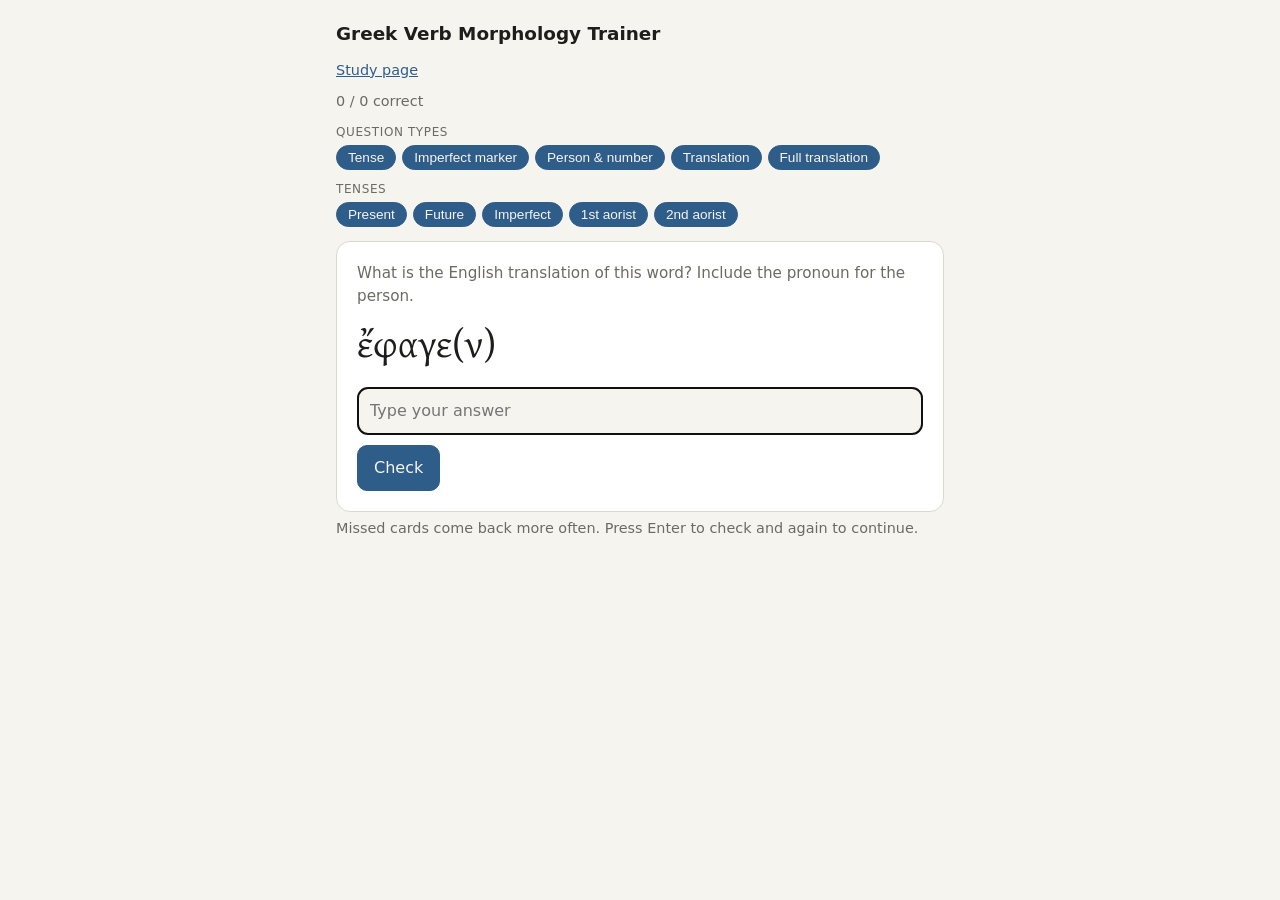
==== index.html @ a355de27 "feat: Add the wordlist as a pretty reference page" ====
<!DOCTYPE html>
<html lang="en">
<head>
  <meta charset="utf-8">
  <meta name="viewport" content="width=device-width, initial-scale=1, viewport-fit=cover">
  <title>Greek Verb Morphology Trainer</title>

  <!-- Gentium Plus gives clean polytonic Greek; styles.css has fallback fonts. -->
  <link href="https://fonts.googleapis.com/css2?family=Gentium+Plus:ital,wght@0,400;0,700&display=swap" rel="stylesheet">
  <link rel="stylesheet" href="styles.css">
</head>
<body>
  <main>
    <h1>Greek Verb Morphology Trainer</h1>
    <nav class="site-nav"><a href="reference.html">Study page</a></nav>

    <!-- Running score and streak -->
    <div class="bar">
      <span id="score">0 / 0 correct</span>
      <span id="streak"></span>
    </div>

    <!-- Filters (chips are created by app.js) -->
    <div class="label">Question types</div>
    <div class="chips" id="question-chips"></div>
    <div class="label">Tenses</div>
    <div class="chips" id="tense-chips"></div>

    <!-- The flashcard -->
    <div class="card">
      <div class="question" id="question"></div>
      <div class="greek-word" id="word"></div>

      <input type="text" id="answer" placeholder="Type your answer"
             autocomplete="off" autocapitalize="off" spellcheck="false">

      <div class="button-row">
        <button class="btn" id="check-btn">Check</button>
        <button class="btn secondary hidden" id="override-btn">Mark as correct</button>
        <button class="btn hidden" id="next-btn">Next</button>
      </div>

      <!-- Feedback is inserted here after each answer -->
      <div id="result"></div>
    </div>

    <p class="note">Missed cards come back more often. Press Enter to check and again to continue.</p>
  </main>

  <!-- data.js must load before app.js (it defines DATA). "defer" keeps the order. -->
  <script src="data.js" defer></script>
  <script src="app.js" defer></script>
</body>
</html>
---- styles.css ----
/* ==========================================================================
   Greek Verb Morphology Trainer: styles
   Sections: 1. Colour themes  2. Base  3. Layout  4. Components
   ========================================================================== */

/* ---------- 1. Colour themes ----------
   Every colour is a variable, so light and dark mode only change values here. */
:root {
  --bg: #f6f4ef;
  --card: #ffffff;
  --text: #1d1d1b;
  --muted: #6b6a64;
  --line: #dcd8cc;
  --accent: #2f5d8a;
  --ok: #1f7a45;
  --ok-bg: #e4f3ea;
  --bad: #b3322a;
  --bad-bg: #f9e6e4;
}

/* Dark mode when the device prefers it... */
@media (prefers-color-scheme: dark) {
  :root:not([data-theme="light"]) {
    --bg: #17181a;
    --card: #222427;
    --text: #ecebe6;
    --muted: #a09f98;
    --line: #383b3f;
    --accent: #7fb0e0;
    --ok: #6fcf97;
    --ok-bg: #1d3326;
    --bad: #f08b83;
    --bad-bg: #3a2321;
  }
}

/* ...or when forced with <html data-theme="dark"> (same values as above). */
:root[data-theme="dark"] {
  --bg: #17181a;
  --card: #222427;
  --text: #ecebe6;
  --muted: #a09f98;
  --line: #383b3f;
  --accent: #7fb0e0;
  --ok: #6fcf97;
  --ok-bg: #1d3326;
  --bad: #f08b83;
  --bad-bg: #3a2321;
}

/* ---------- 2. Base ---------- */
* {
  box-sizing: border-box;
}

:root {
  /* Keep content clear of phone notches and home bars. */
  padding-top: env(safe-area-inset-top, 0px);
  padding-bottom: env(safe-area-inset-bottom, 0px);
}

html {
  scroll-padding-top: env(safe-area-inset-top, 0px);
}

body {
  margin: 0;
  background: var(--bg);
  color: var(--text);
  font: 16px/1.5 system-ui, -apple-system, "Segoe UI", sans-serif;
}

h1 {
  font-size: 1.15rem;
  margin: 4px 0 12px;
}

/* ---------- 3. Layout ---------- */
main {
  max-width: 640px;
  margin: 0 auto;
  padding: 16px;
}

.bar {
  display: flex;
  justify-content: space-between;
  gap: 8px;
  margin-bottom: 10px;
  color: var(--muted);
  font-size: 0.9rem;
}

.label {
  margin: 10px 0 4px;
  color: var(--muted);
  font-size: 0.75rem;
  letter-spacing: 0.05em;
  text-transform: uppercase;
}

.chips {
  display: flex;
  flex-wrap: wrap;
  gap: 6px;
  margin-bottom: 8px;
}

.button-row {
  display: flex;
  flex-wrap: wrap;
  gap: 8px;
  margin-top: 10px;
}

/* ---------- 4. Components ---------- */

/* Filter chips: "on" means the filter is active. */
.chip {
  padding: 4px 11px;
  border: 1px solid var(--line);
  border-radius: 999px;
  background: var(--card);
  color: var(--text);
  font-size: 0.85rem;
  cursor: pointer;
}

.chip.on {
  background: var(--accent);
  border-color: var(--accent);
  color: var(--bg);
}

/* The flashcard */
.card {
  margin-top: 14px;
  padding: 20px;
  border: 1px solid var(--line);
  border-radius: 14px;
  background: var(--card);
}

.question {
  color: var(--muted);
  font-size: 0.95rem;
}

.greek-word {
  margin: 8px 0 14px;
  font-family: "Gentium Plus", "Palatino Linotype", "Times New Roman", serif;
  font-size: 2.4rem;
  word-break: break-word;
}

/* Greek text inside feedback */
.greek-inline {
  font-family: "Gentium Plus", "Palatino Linotype", serif;
}

input[type="text"] {
  width: 100%;
  padding: 11px 12px;
  border: 1px solid var(--line);
  border-radius: 10px;
  background: var(--bg);
  color: var(--text);
  font: inherit;
}

/* Buttons: filled by default, outlined with .secondary */
.btn {
  padding: 10px 16px;
  border: 1px solid var(--accent);
  border-radius: 10px;
  background: var(--accent);
  color: var(--bg);
  font: inherit;
  cursor: pointer;
}

.btn.secondary {
  background: transparent;
  color: var(--accent);
}

/* Feedback box: green for correct, red for incorrect */
.feedback {
  margin-top: 14px;
  padding: 12px 14px;
  border-radius: 10px;
}

.feedback.correct {
  background: var(--ok-bg);
  border: 1px solid var(--ok);
}

.feedback.incorrect {
  background: var(--bad-bg);
  border: 1px solid var(--bad);
}

.feedback-title {
  display: block;
  margin-bottom: 2px;
  font-weight: bold;
}

.note {
  margin-top: 6px;
  color: var(--muted);
  font-size: 0.9rem;
}

.hidden {
  display: none;
}

/* ---------- 5. Navigation and study page (reference.html) ---------- */

a {
  color: var(--accent);
}

.site-nav {
  margin-bottom: 10px;
  font-size: 0.9rem;
}

/* The study page has wide tables, so it gets a wider column. */
main.wide {
  max-width: 960px;
}

.toolbar {
  display: flex;
  flex-wrap: wrap;
  align-items: center;
  gap: 12px;
  margin-bottom: 10px;
}

.toolbar input[type="search"] {
  flex: 1 1 260px;
  padding: 9px 12px;
  border: 1px solid var(--line);
  border-radius: 10px;
  background: var(--card);
  color: var(--text);
  font: inherit;
}

/* "Jump to" list of verbs */
.jump {
  line-height: 2;
  font-size: 1.05rem;
}

.jump a {
  margin-right: 10px;
  text-decoration: none;
}

/* One block per verb */
.verb {
  margin-top: 14px;
  padding: 16px 18px;
  border: 1px solid var(--line);
  border-radius: 14px;
  background: var(--card);
}

.verb[hidden] {
  display: none;
}

.verb h2 {
  margin: 0;
  font-size: 1.5rem;
}

.verb-gloss {
  color: var(--muted);
  font-family: system-ui, -apple-system, "Segoe UI", sans-serif;
  font-size: 0.95rem;
  font-weight: normal;
}

.verb-english {
  margin: 2px 0 8px;
  color: var(--muted);
  font-size: 0.85rem;
}

/* Tables scroll sideways on narrow screens instead of squashing. */
.table-wrap {
  overflow-x: auto;
}

table {
  width: 100%;
  border-collapse: collapse;
  font-size: 1rem;
}

th,
td {
  padding: 6px 10px;
  border-top: 1px solid var(--line);
  text-align: left;
  white-space: nowrap;
}

thead th {
  border-top: none;
  color: var(--muted);
  font-size: 0.8rem;
  letter-spacing: 0.04em;
  text-transform: uppercase;
}

tbody th {
  color: var(--muted);
  font-size: 0.8rem;
  font-weight: normal;
}

/* Small English translation under each Greek form (hidden by the checkbox) */
.gloss {
  display: block;
  color: var(--muted);
  font-size: 0.75rem;
}

.hide-english .gloss {
  display: none;
}

.none {
  color: var(--muted);
}
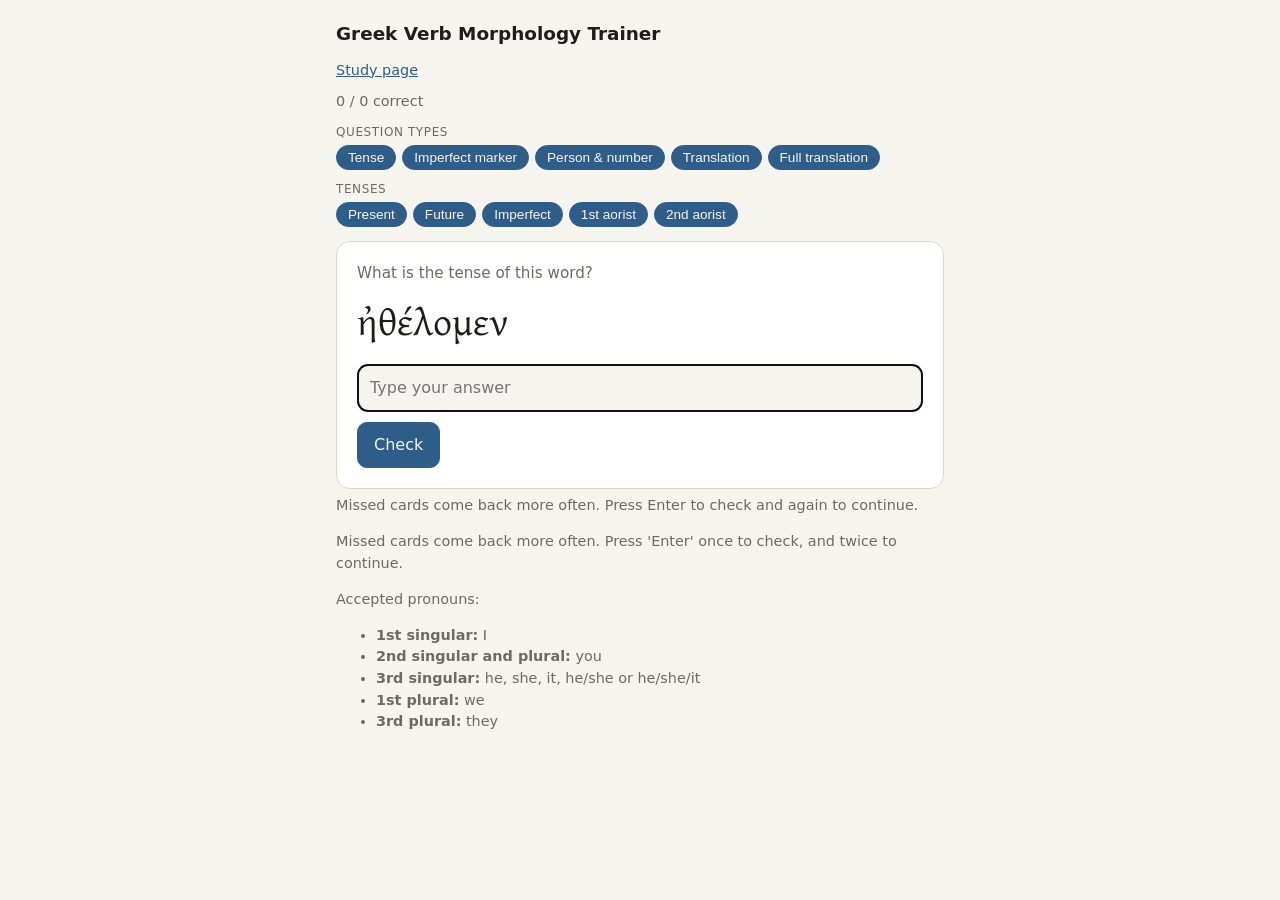
==== commit 1bf8680f: "Merge pull request #6 from microcosem/eh/restore-css-html fix: Return pronoun format rules on index" ====
--- a/index.html
+++ b/index.html
@@ -45,6 +45,16 @@
     </div>
 
     <p class="note">Missed cards come back more often. Press Enter to check and again to continue.</p>
+    <p class="note">Missed cards come back more often. Press 'Enter' once to check, and twice to continue.</p>
+    <div class="note">Accepted pronouns:
+      <ul>
+        <li><span style="font-weight:bold;">1st singular:</span> I</li>
+        <li><span style="font-weight:bold;">2nd singular and plural:</span> you</li>
+        <li><span style="font-weight:bold;">3rd singular:</span> he, she, it, he/she or he/she/it</li>
+        <li><span style="font-weight:bold;">1st plural:</span> we</li>
+        <li><span style="font-weight:bold;">3rd plural:</span> they</li>
+      </ul>
+    </div>
   </main>
 
   <!-- data.js must load before app.js (it defines DATA). "defer" keeps the order. -->
--- a/styles.css
+++ b/styles.css
@@ -207,7 +207,7 @@
   font-weight: bold;
 }
 
-.note {
+.note, .note .ul {
   margin-top: 6px;
   color: var(--muted);
   font-size: 0.9rem;
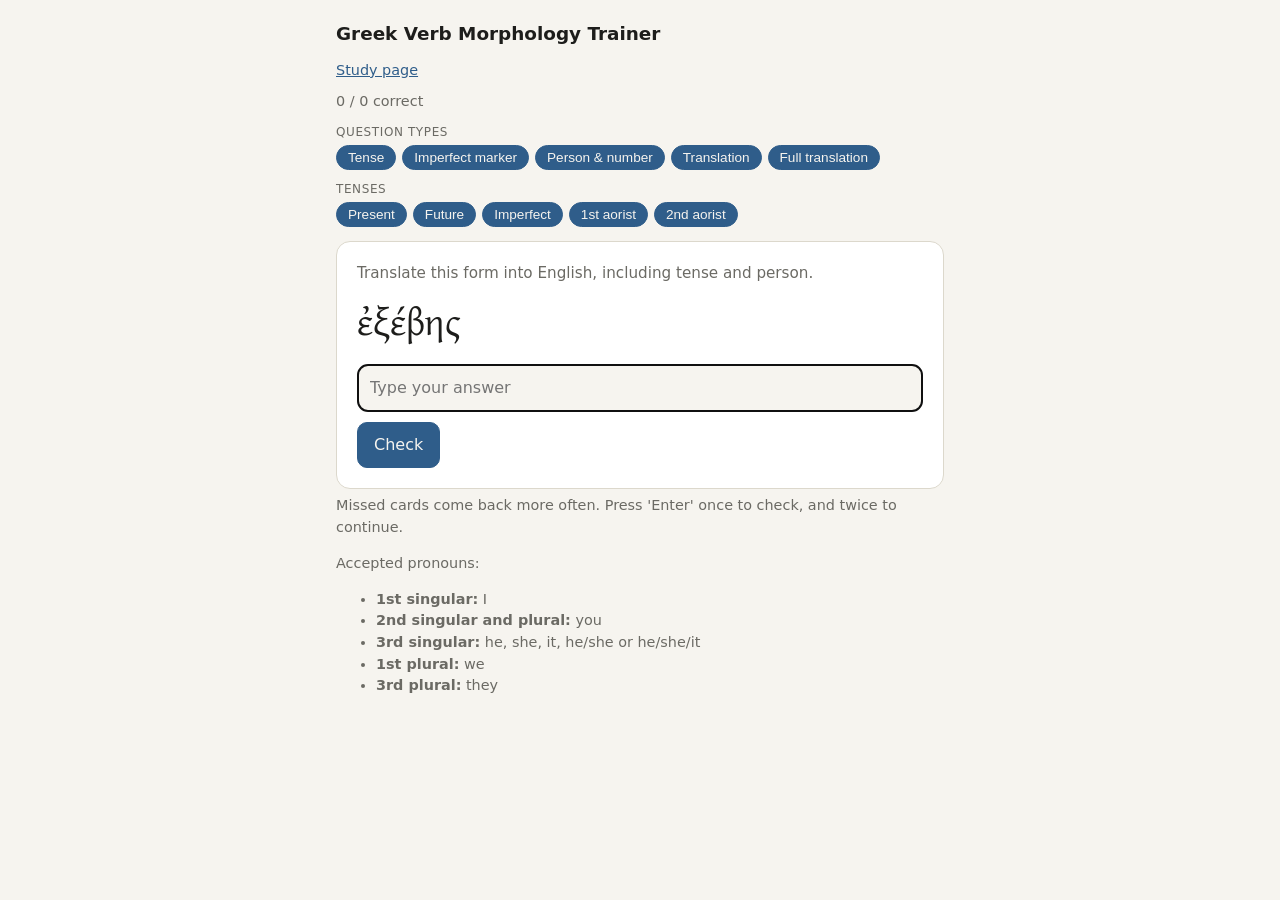
==== commit f7d2ec9d: "fix: Remove repeated line" ====
--- a/index.html
+++ b/index.html
@@ -44,7 +44,6 @@
       <div id="result"></div>
     </div>
 
-    <p class="note">Missed cards come back more often. Press Enter to check and again to continue.</p>
     <p class="note">Missed cards come back more often. Press 'Enter' once to check, and twice to continue.</p>
     <div class="note">Accepted pronouns:
       <ul>
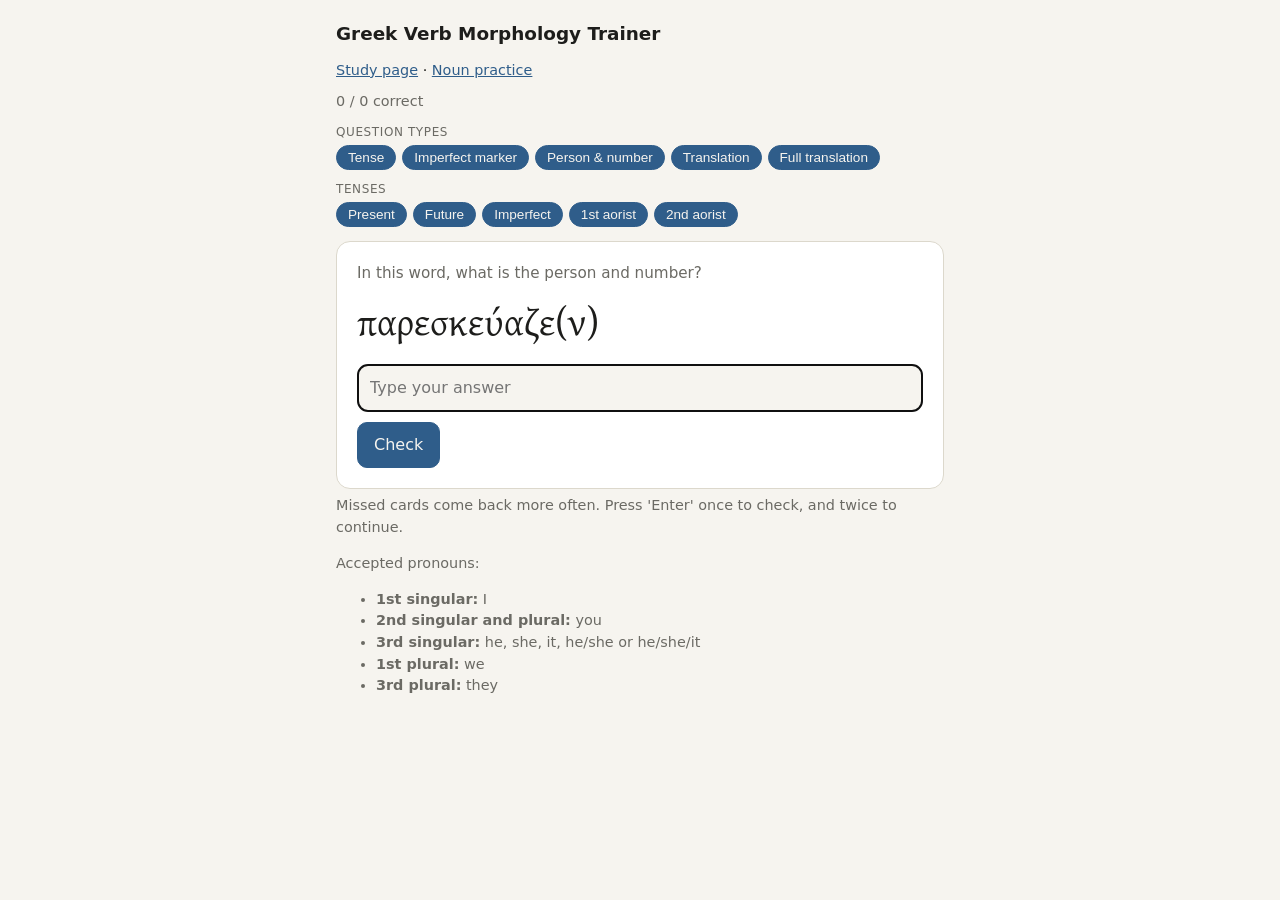
==== commit af6b95e8: "feat: Include link to Noun practice page" ====
--- a/index.html
+++ b/index.html
@@ -12,7 +12,7 @@
 <body>
   <main>
     <h1>Greek Verb Morphology Trainer</h1>
-    <nav class="site-nav"><a href="reference.html">Study page</a></nav>
+    <nav class="site-nav"><a href="reference.html">Study page</a> &middot; <a href="nouns.html">Noun practice</a></nav>
 
     <!-- Running score and streak -->
     <div class="bar">
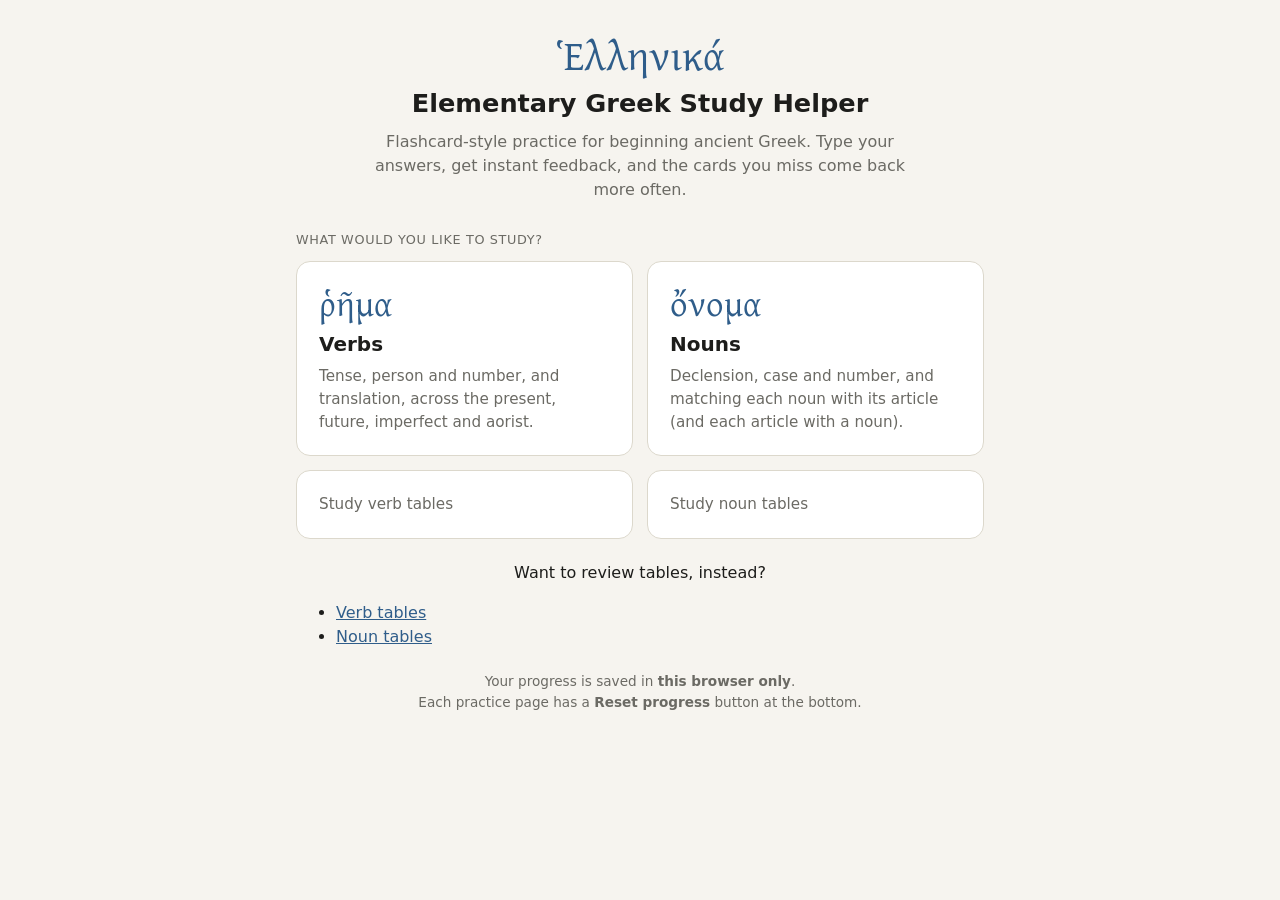
==== commit 6351a04e: "feat: Re-do index.html, fix build_data.py name" ====
--- a/index.html
+++ b/index.html
@@ -3,61 +3,64 @@
 <head>
   <meta charset="utf-8">
   <meta name="viewport" content="width=device-width, initial-scale=1, viewport-fit=cover">
-  <title>Greek Verb Morphology Trainer</title>
+  <title>Elementary Greek Study Helper</title>
 
   <!-- Gentium Plus gives clean polytonic Greek; styles.css has fallback fonts. -->
   <link href="https://fonts.googleapis.com/css2?family=Gentium+Plus:ital,wght@0,400;0,700&display=swap" rel="stylesheet">
   <link rel="stylesheet" href="styles.css">
 </head>
 <body>
-  <main>
-    <h1>Greek Verb Morphology Trainer</h1>
-    <nav class="site-nav"><a href="reference.html">Study page</a> &middot; <a href="nouns.html">Noun practice</a></nav>
+  <main class="landing">
+    <header class="hero">
+      <div class="hero-greek greek-inline" lang="grc">Ἑλληνικά</div>
+      <h1>Elementary Greek Study Helper</h1>
+      <p class="lead">
+        Flashcard-style practice for beginning ancient Greek. Type your answers,
+        get instant feedback, and the cards you miss come back more often.
+      </p>
+    </header>
 
-    <!-- Running score and streak -->
-    <div class="bar">
-      <span id="score">0 / 0 correct</span>
-      <span id="streak"></span>
+    <h2 class="section-title">What would you like to study?</h2>
+    <div class="lesson-nav">
+      <a class="lesson-select" href="verbs.html">
+        <span class="lesson-greek greek-inline" lang="grc">ῥῆμα</span>
+        <span class="lesson-title">Verbs</span>
+        <span class="lesson-desc">
+          Tense, person and number, and translation, across the present,
+          future, imperfect and aorist.
+        </span>
+      </a>
+
+      <a class="lesson-select" href="nouns.html">
+        <span class="lesson-greek greek-inline" lang="grc">ὄνομα</span>
+        <span class="lesson-title">Nouns</span>
+        <span class="lesson-desc">
+          Declension, case and number, and matching each noun with its
+          article (and each article with a noun).
+        </span>
+      </a>
+
+      <a class="lesson-select" href="reference.html">
+        <span class="lesson-desc">Study verb tables</span>
+      </a>
+
+      <a class="lesson-select" href="">
+        <span class="lesson-desc">Study noun tables</span>
+      </a>
     </div>
 
-    <!-- Filters (chips are created by app.js) -->
-    <div class="label">Question types</div>
-    <div class="chips" id="question-chips"></div>
-    <div class="label">Tenses</div>
-    <div class="chips" id="tense-chips"></div>
+    <p class="landing-links">
+      Want to review tables, instead?
+      <ul>
+        <li><a href="reference.html">Verb tables</a></li>
+        <li><a href="">Noun tables</a></li>
+      </ul>
+    </p>
 
-    <!-- The flashcard -->
-    <div class="card">
-      <div class="question" id="question"></div>
-      <div class="greek-word" id="word"></div>
-
-      <input type="text" id="answer" placeholder="Type your answer"
-             autocomplete="off" autocapitalize="off" spellcheck="false">
-
-      <div class="button-row">
-        <button class="btn" id="check-btn">Check</button>
-        <button class="btn secondary hidden" id="override-btn">Mark as correct</button>
-        <button class="btn hidden" id="next-btn">Next</button>
-      </div>
-
-      <!-- Feedback is inserted here after each answer -->
-      <div id="result"></div>
-    </div>
-
-    <p class="note">Missed cards come back more often. Press 'Enter' once to check, and twice to continue.</p>
-    <div class="note">Accepted pronouns:
-      <ul>
-        <li><span style="font-weight:bold;">1st singular:</span> I</li>
-        <li><span style="font-weight:bold;">2nd singular and plural:</span> you</li>
-        <li><span style="font-weight:bold;">3rd singular:</span> he, she, it, he/she or he/she/it</li>
-        <li><span style="font-weight:bold;">1st plural:</span> we</li>
-        <li><span style="font-weight:bold;">3rd plural:</span> they</li>
-      </ul>
-    </div>
+    <p class="landing-foot">
+      Your progress is saved in <strong>this browser only</strong>.
+      <br/>Each practice page has a <strong>Reset progress</strong> button at the bottom.
+    </p>
   </main>
-
-  <!-- data.js must load before app.js (it defines DATA). "defer" keeps the order. -->
-  <script src="data.js" defer></script>
-  <script src="app.js" defer></script>
 </body>
 </html>
--- a/styles.css
+++ b/styles.css
@@ -340,3 +340,145 @@
 .none {
   color: var(--muted);
 }
+
+/* ---------- 6. Reset button (verbs.html and nouns.html) ---------- */
+
+.btn.small {
+  padding: 6px 12px;
+  font-size: 0.85rem;
+}
+
+/* Destructive action: outlined in the "bad" colour instead of the accent. */
+.btn.danger {
+  border-color: var(--bad);
+  background: transparent;
+  color: var(--bad);
+}
+
+.reset-row {
+  display: flex;
+  flex-wrap: wrap;
+  align-items: center;
+  gap: 12px;
+  margin-top: 24px;
+  padding-top: 14px;
+  border-top: 1px solid var(--line);
+}
+
+.reset-row .note {
+  margin: 0;
+}
+
+/* ---------- 7. Landing page (index.html) ---------- */
+
+main.landing {
+  max-width: 720px;
+  padding-top: 32px;
+}
+
+.hero {
+  margin-bottom: 28px;
+  text-align: center;
+}
+
+.hero-greek {
+  color: var(--accent);
+  font-size: 2.6rem;
+  line-height: 1.1;
+}
+
+.hero h1 {
+  margin: 6px 0 8px;
+  font-size: 1.6rem;
+}
+
+.lead {
+  max-width: 34em;
+  margin: 0 auto;
+  color: var(--muted);
+}
+
+.section-title {
+  margin: 0 0 12px;
+  color: var(--muted);
+  font-size: 0.8rem;
+  font-weight: normal;
+  letter-spacing: 0.05em;
+  text-transform: uppercase;
+}
+
+/* Two cards side by side, stacking on narrow screens. */
+.lesson-nav {
+  display: grid;
+  grid-template-columns: repeat(auto-fit, minmax(240px, 1fr));
+  gap: 14px;
+}
+
+.lesson-select {
+  display: flex;
+  flex-direction: column;
+  gap: 6px;
+  padding: 22px;
+  border: 1px solid var(--line);
+  border-radius: 14px;
+  background: var(--card);
+  color: var(--text);
+  text-decoration: none;
+  transition: border-color 0.15s, transform 0.15s;
+}
+
+.lesson-select:hover,
+.lesson-select:focus-visible {
+  border-color: var(--accent);
+  transform: translateY(-2px);
+}
+
+.lesson-select:focus-visible {
+  outline: 2px solid var(--accent);
+  outline-offset: 2px;
+}
+
+.lesson-greek {
+  color: var(--accent);
+  font-size: 2.2rem;
+  line-height: 1.1;
+}
+
+.lesson-title {
+  font-size: 1.25rem;
+  font-weight: bold;
+}
+
+.lesson-desc {
+  flex: 1;                     /* pushes the "Start" line to the bottom of the card */
+  color: var(--muted);
+  font-size: 0.95rem;
+}
+
+.lesson-cta {
+  margin-top: 8px;
+  color: var(--accent);
+  font-size: 0.9rem;
+}
+
+.landing-links,
+.landing-foot {
+  margin-top: 22px;
+  text-align: center;
+}
+
+.landing-foot {
+  color: var(--muted);
+  font-size: 0.85rem;
+}
+
+@media (prefers-reduced-motion: reduce) {
+  .lesson-select {
+    transition: none;
+  }
+
+  .lesson-select:hover,
+  .lesson-select:focus-visible {
+    transform: none;
+  }
+}
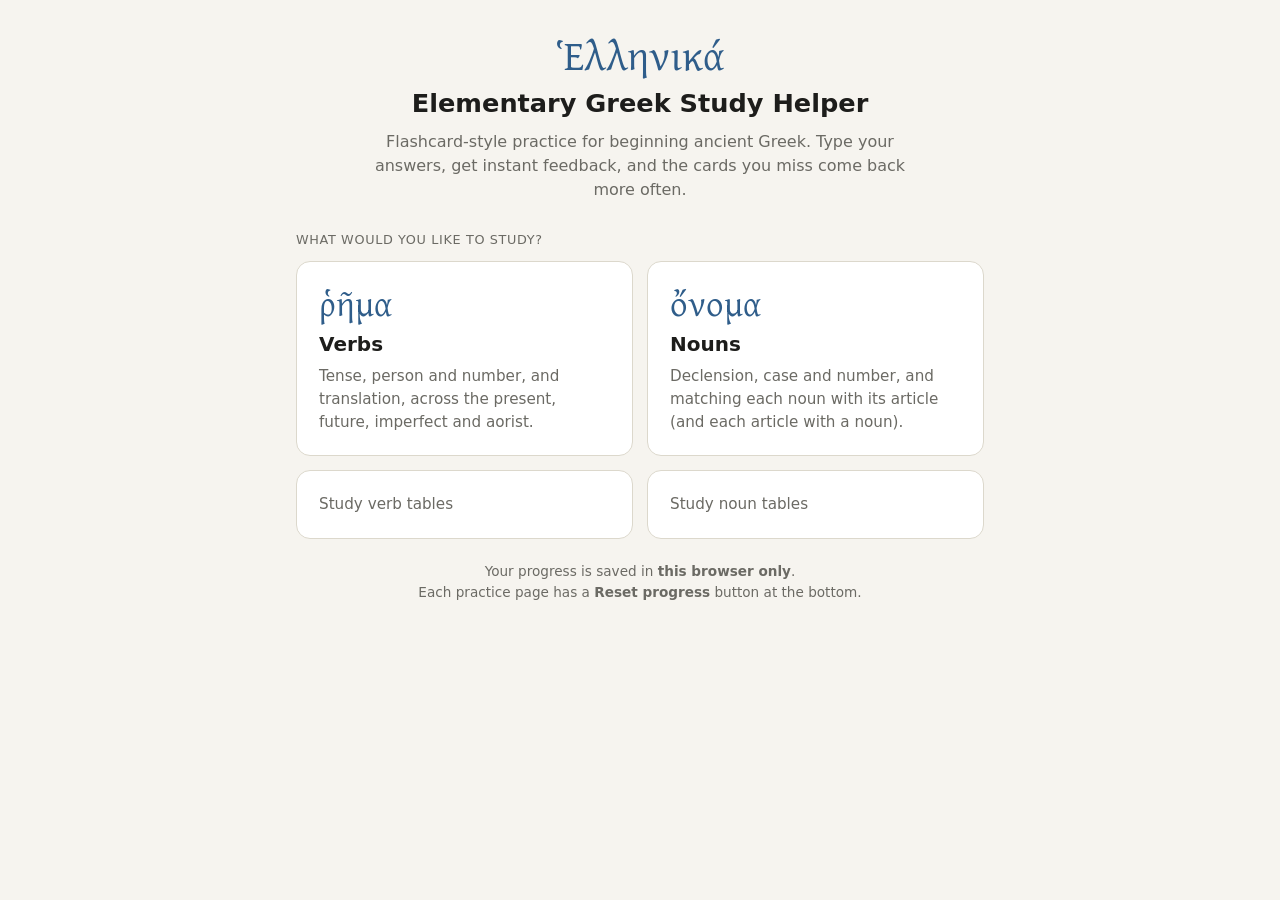
==== commit a4834fb8: "patch: Remove extraneous crap from homepage" ====
--- a/index.html
+++ b/index.html
@@ -47,15 +47,7 @@
       <a class="lesson-select" href="">
         <span class="lesson-desc">Study noun tables</span>
       </a>
-    </div>
-
-    <p class="landing-links">
-      Want to review tables, instead?
-      <ul>
-        <li><a href="reference.html">Verb tables</a></li>
-        <li><a href="">Noun tables</a></li>
-      </ul>
-    </p>
+    </div>  
 
     <p class="landing-foot">
       Your progress is saved in <strong>this browser only</strong>.
